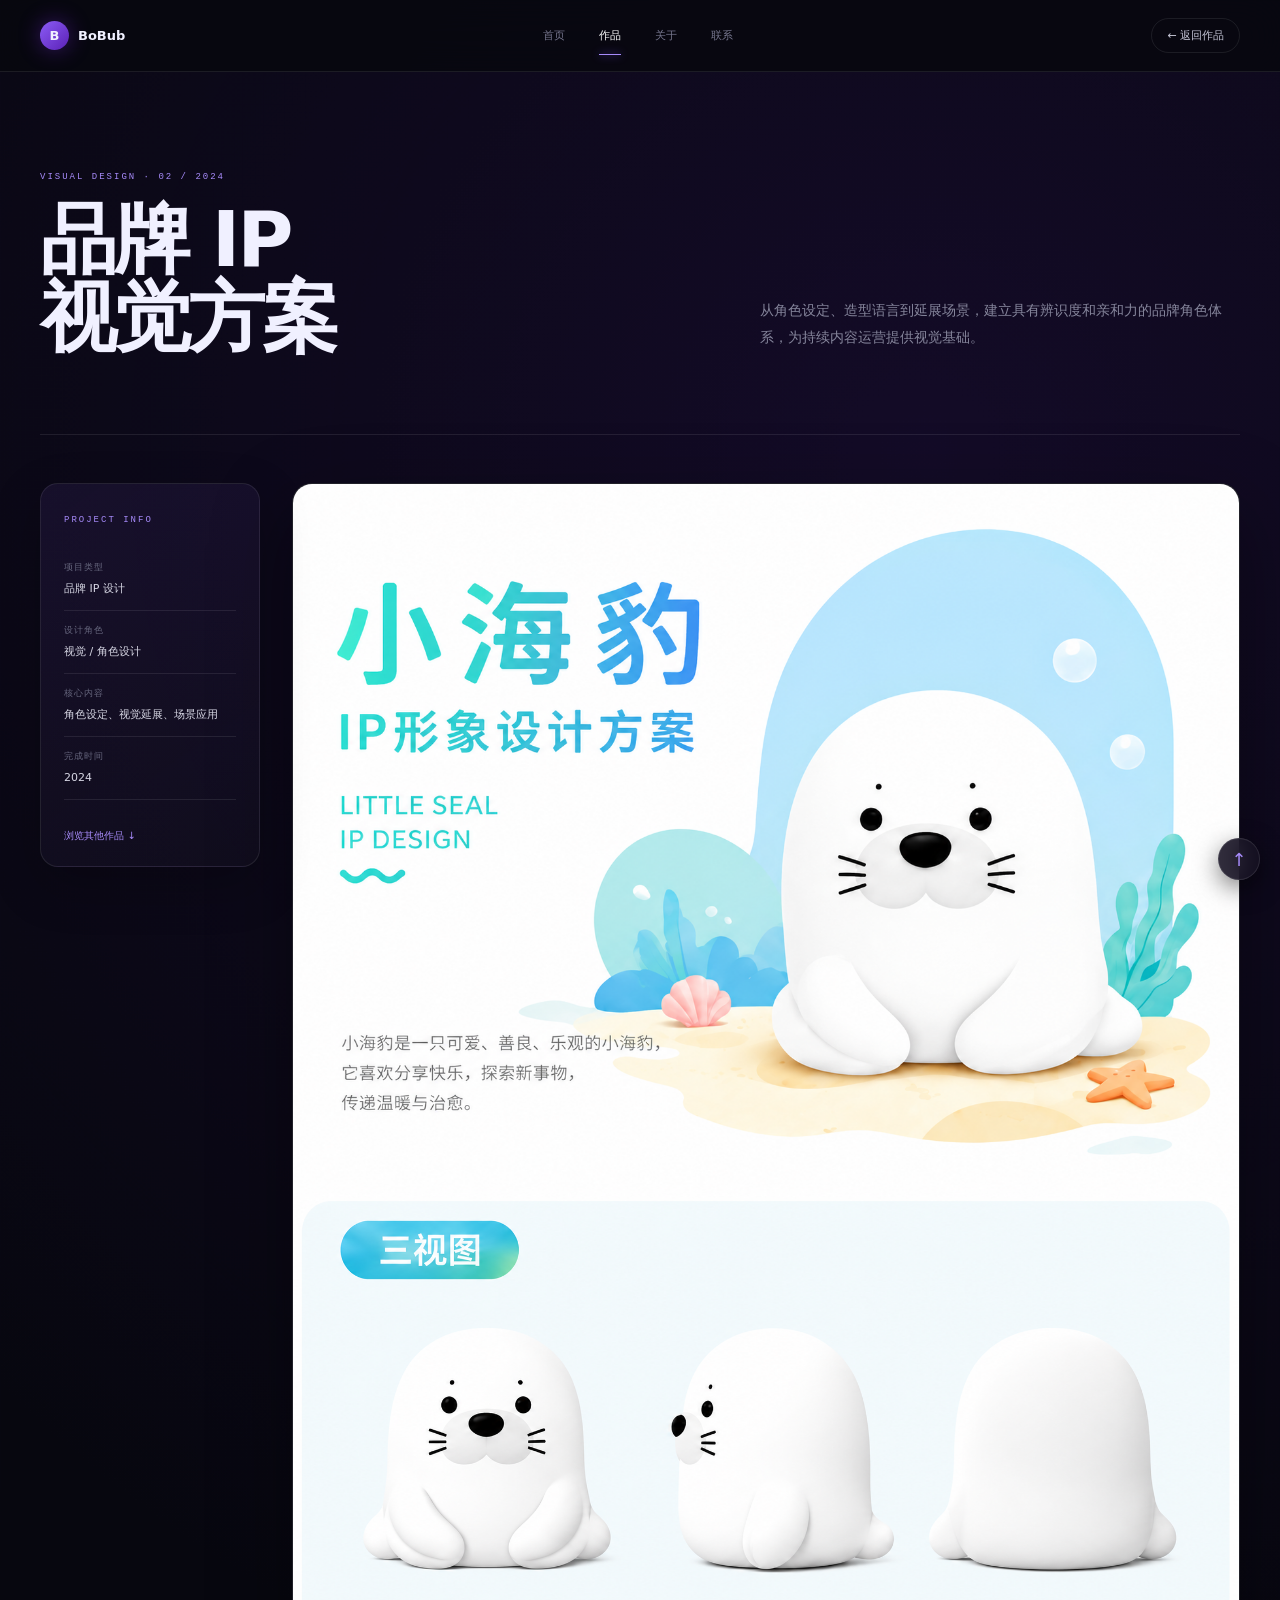
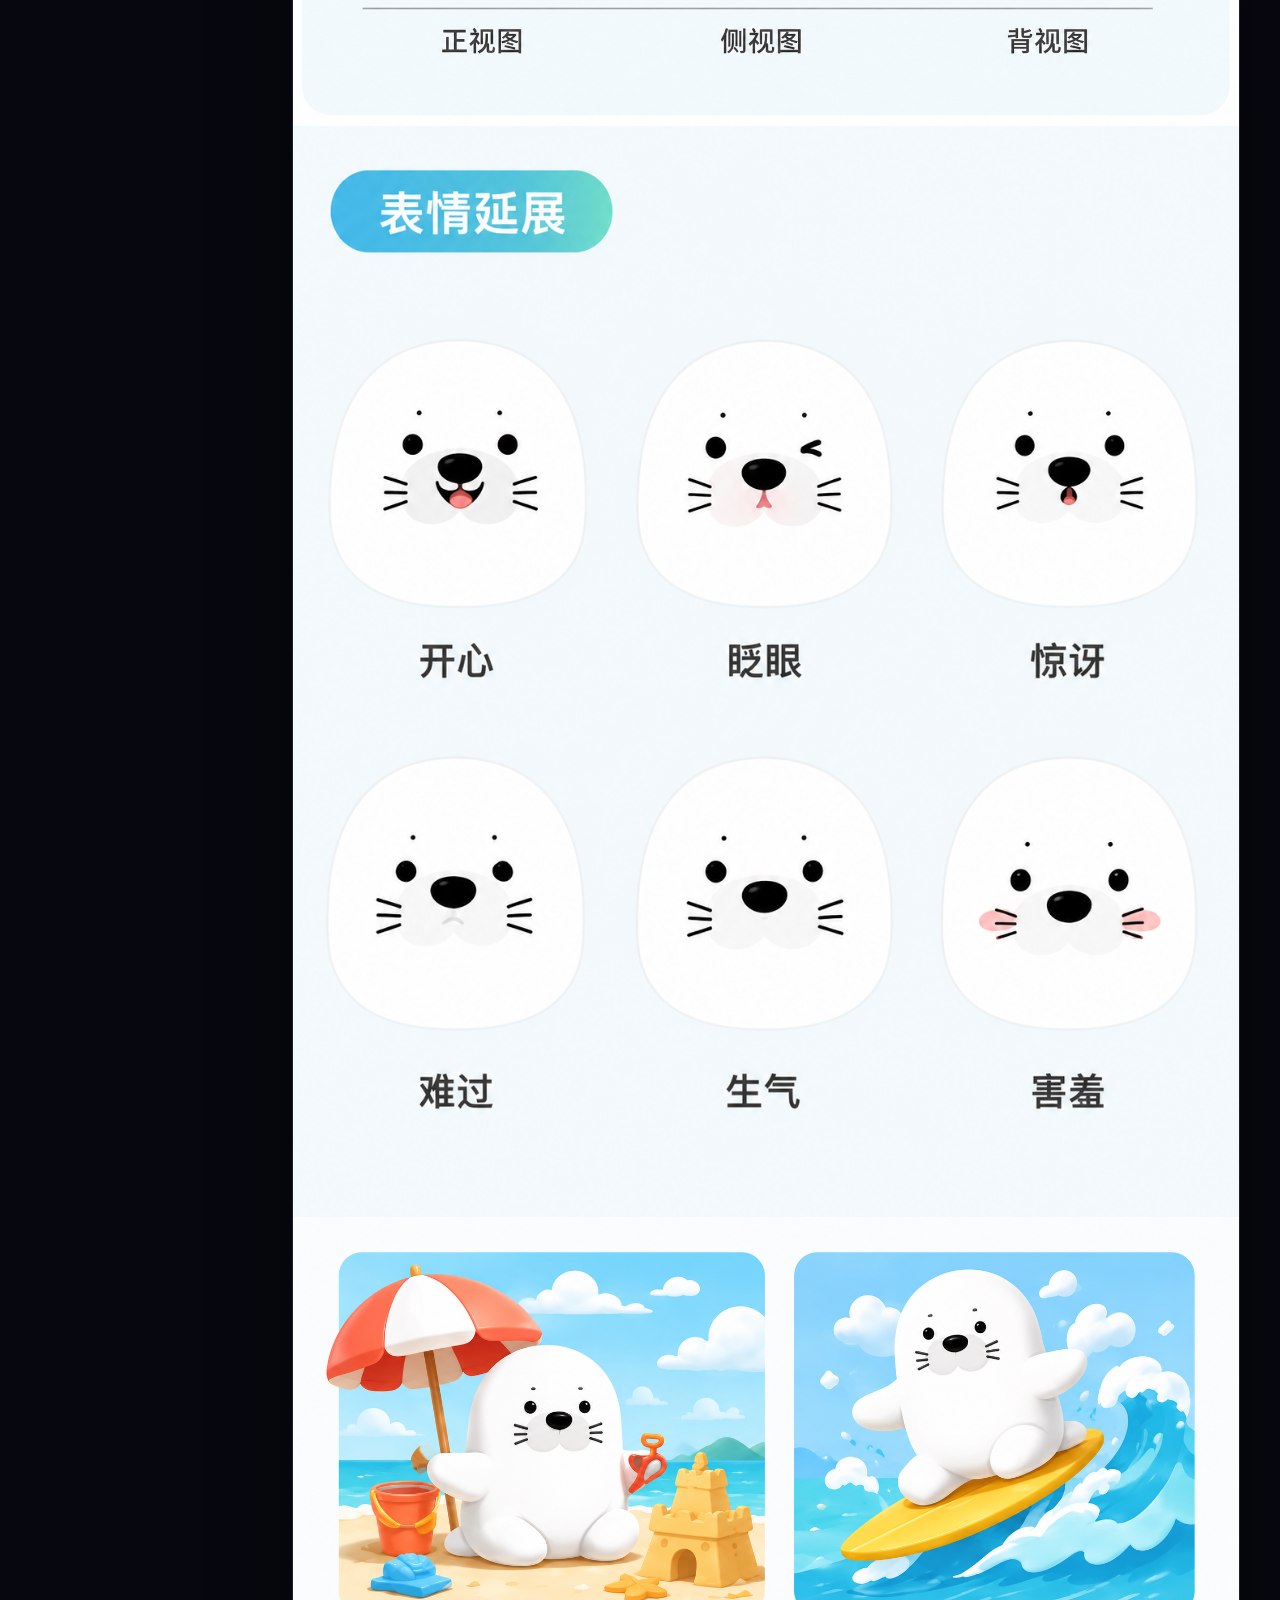
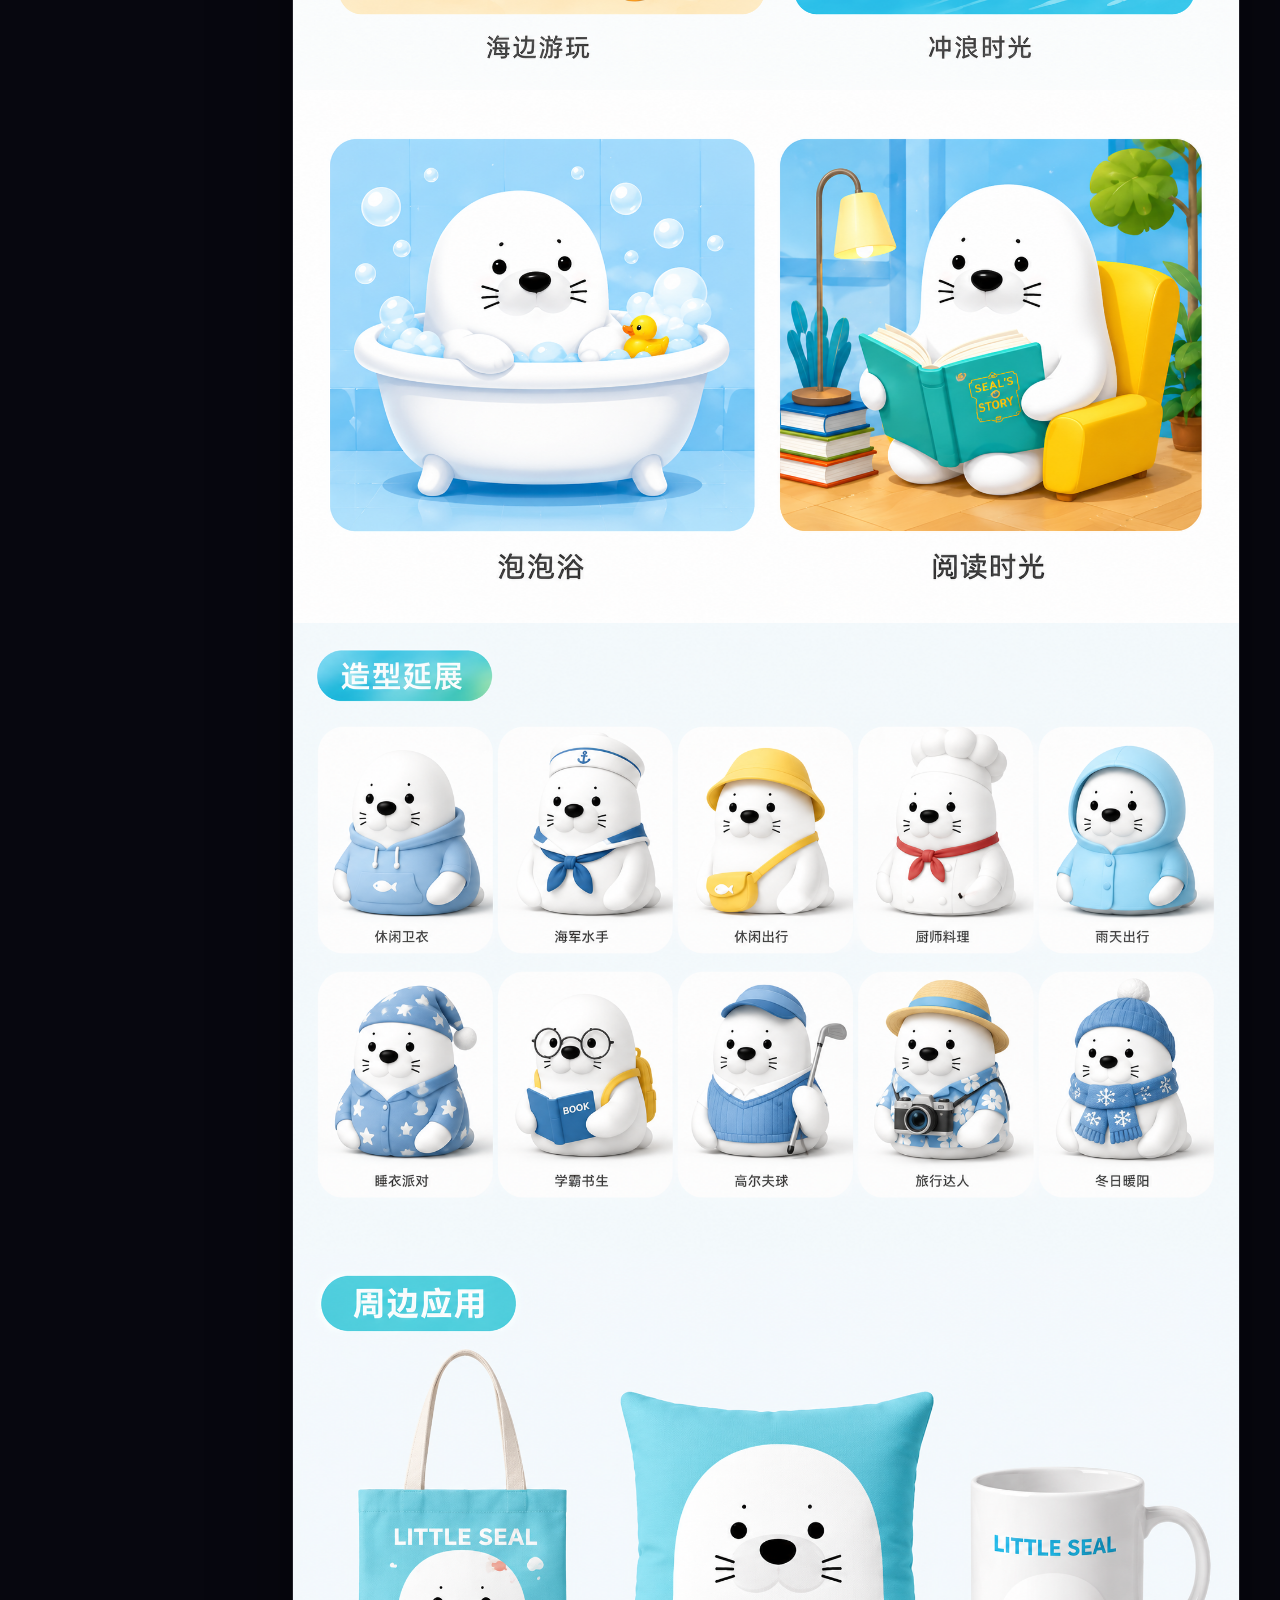
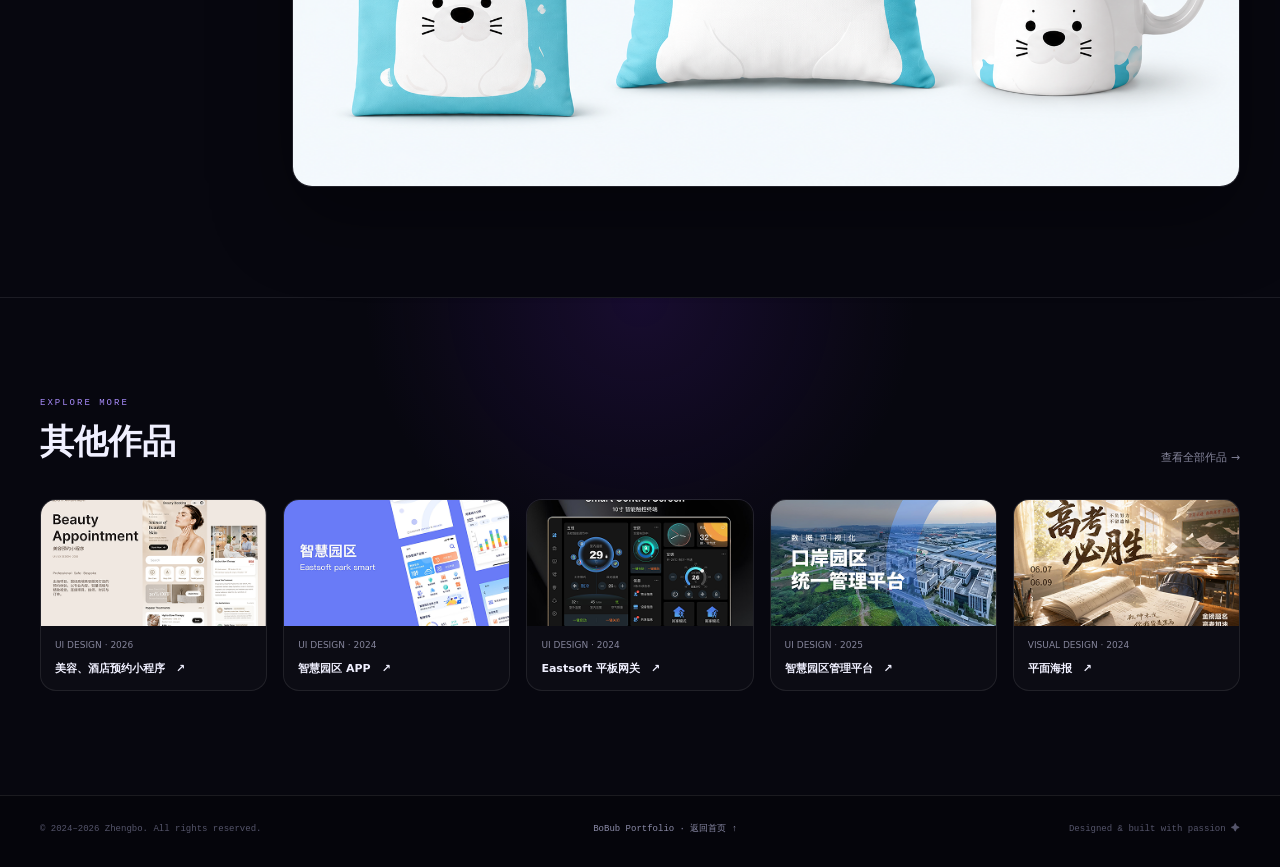
==== ip-design.html @ 472eab9e "Publish BoBub portfolio website" ====
<!doctype html><html lang="zh-CN"><head><meta charset="UTF-8"><meta name="viewport" content="width=device-width,initial-scale=1"><title>IP 方案 — BoBub</title><link rel="stylesheet" href="detail.css?v=layout-2"></head><body id="top"><header class="detail-header"><div class="detail-header-inner"><a class="detail-brand" href="index.html#home"><b>B</b><span>BoBub</span></a><nav class="detail-site-nav"><a href="index.html#home">首页</a><a class="active" href="index.html#projects">作品</a><a href="index.html#about">关于</a><a href="index.html#contact">联系</a></nav><a class="detail-back" href="index.html#projects">← 返回作品</a></div></header><section class="project-hero"><div><small>VISUAL DESIGN · 02 / 2024</small><h1>品牌 IP<br>视觉方案</h1></div><p>从角色设定、造型语言到延展场景，建立具有辨识度和亲和力的品牌角色体系，为持续内容运营提供视觉基础。</p></section><div class="detail-layout"><aside class="project-sidebar"><small>PROJECT INFO</small><dl><div><dt>项目类型</dt><dd>品牌 IP 设计</dd></div><div><dt>设计角色</dt><dd>视觉 / 角色设计</dd></div><div><dt>核心内容</dt><dd>角色设定、视觉延展、场景应用</dd></div><div><dt>完成时间</dt><dd>2024</dd></div></dl><a href="#related">浏览其他作品 ↓</a></aside><main class="detail-content detail-images"><img src="assets/IP设计/IP设计1.png" alt="IP 方案设计 1"><img src="assets/IP设计/IP设计2.png" alt="IP 方案设计 2"><img src="assets/IP设计/IP设计3.png" alt="IP 方案设计 3"><img src="assets/IP设计/IP设计4.png" alt="IP 方案设计 4"><img src="assets/IP设计/IP设计5.png" alt="IP 方案设计 5"><img src="assets/IP设计/IP设计6.png" alt="IP 方案设计 6"><img src="assets/IP设计/IP设计7.png" alt="IP 方案设计 7"></main></div><div id="related-anchor"></div><a class="back-top" href="#top" aria-label="返回顶部">↑</a><script src="detail-related.js?v=layout-2"></script></body></html>
---- detail.css ----
:root{--bg:#07070f;--panel:#0d0d18;--text:#f0f0ff;--muted:#85859b;--purple:#a78bfa;--line:rgba(255,255,255,.085)}
*{box-sizing:border-box}
html{scroll-behavior:smooth;background:var(--bg)}
body{margin:0;background:radial-gradient(circle at 72% 8%,rgba(76,29,149,.18),transparent 25%),var(--bg);color:var(--text);font-family:Inter,"Plus Jakarta Sans","PingFang SC",system-ui,sans-serif}
a{color:inherit;text-decoration:none}
.detail-header{height:72px;position:sticky;top:0;z-index:30;border-bottom:1px solid var(--line);background:rgba(7,7,15,.86);backdrop-filter:blur(20px)}
.detail-header-inner{width:min(1200px,calc(100% - 48px));height:100%;margin:auto;display:flex;align-items:center}
.detail-brand{display:flex;align-items:center;gap:9px;font-size:13px;font-weight:750}
.detail-brand b{width:29px;height:29px;display:grid;place-items:center;border-radius:50%;background:linear-gradient(135deg,#8b5cf6,#5b21b6);box-shadow:0 0 22px rgba(109,40,217,.45)}
.detail-site-nav{display:flex;gap:34px;margin:auto;color:#77778f;font-size:11px}
.detail-site-nav a{position:relative;transition:.25s}
.detail-site-nav a:hover,.detail-site-nav a.active{color:#fff}
.detail-site-nav a.active:after{content:"";position:absolute;left:0;right:0;bottom:-12px;height:1px;background:var(--purple);box-shadow:0 0 8px #8b5cf6}
.detail-back{padding:9px 15px;border:1px solid var(--line);border-radius:22px;color:#c7c7d8;font-size:11px;transition:.25s}
.detail-back:hover{color:var(--purple);border-color:rgba(167,139,250,.5);transform:translateX(-3px)}
.project-hero{width:min(1200px,calc(100% - 48px));margin:auto;padding:92px 0 76px;display:grid;grid-template-columns:minmax(0,1.15fr) minmax(280px,.85fr);gap:70px;align-items:end;border-bottom:1px solid var(--line)}
.project-hero small,.project-sidebar>small,.related small{color:var(--purple);font:9px ui-monospace,monospace;letter-spacing:2px}
.project-hero h1{font-size:clamp(46px,6vw,78px);line-height:1.02;letter-spacing:-3px;margin:18px 0 0}
.project-hero p{max-width:500px;margin:0 0 7px;color:var(--muted);font-size:14px;line-height:1.9}
.detail-layout{width:min(1200px,calc(100% - 48px));margin:48px auto 110px;display:grid;grid-template-columns:220px minmax(0,1fr);gap:32px;align-items:start}
.project-sidebar{position:sticky;top:104px;padding:23px;border:1px solid var(--line);border-radius:18px;background:linear-gradient(145deg,rgba(139,92,246,.09),rgba(255,255,255,.018));box-shadow:0 18px 50px rgba(0,0,0,.22)}
.project-sidebar dl{margin:22px 0 24px}
.project-sidebar dl div{padding:13px 0;border-bottom:1px solid var(--line)}
.project-sidebar dt{color:#66667d;font-size:9px;letter-spacing:1px;margin-bottom:6px}
.project-sidebar dd{margin:0;color:#d7d7e4;font-size:11px;line-height:1.55}
.project-sidebar>a{display:inline-block;color:var(--purple);font-size:10px;transition:.25s}
.project-sidebar>a:hover{transform:translateY(3px)}
.detail-content{min-width:0;overflow:hidden;border:1px solid var(--line);border-radius:20px;background:#0c0c15;box-shadow:0 28px 80px rgba(0,0,0,.38)}
.detail-images{line-height:0}
.detail-images img{display:block;width:100%;height:auto;margin:0;padding:0}
.related{padding:92px 24px 104px;border-top:1px solid var(--line);background:radial-gradient(circle at 50% 0,rgba(76,29,149,.24),transparent 34%),var(--bg)}
.related-inner{width:min(1200px,100%);margin:auto}
.related-head{display:flex;align-items:end;justify-content:space-between;margin-bottom:34px}
.related h2{font-size:34px;margin:10px 0 0}
.related-head>a{color:var(--muted);font-size:11px;transition:.25s}
.related-head>a:hover{color:var(--purple);transform:translateX(3px)}
.related-grid{display:grid;grid-template-columns:repeat(5,minmax(0,1fr));gap:16px}
.related-card{display:block;border:1px solid var(--line);border-radius:16px;overflow:hidden;background:rgba(255,255,255,.025);transition:transform .35s cubic-bezier(.2,.8,.2,1),border-color .3s ease,box-shadow .35s ease}
.related-card:hover{transform:translateY(-7px);border-color:rgba(167,139,250,.48);box-shadow:0 20px 42px rgba(0,0,0,.42)}
.related-card img{display:block;width:100%;height:126px;object-fit:cover;transition:transform .6s ease}
.related-card:hover img{transform:scale(1.06)}
.related-card div{padding:14px}
.related-card span{display:block;color:var(--muted);font-size:9px;margin-bottom:7px}
.related-card strong{font-size:11px;line-height:1.4}
.detail-footer{border-top:1px solid var(--line);padding:26px 24px 32px;background:#05050b}
.detail-footer-inner{width:min(1200px,100%);margin:auto;display:flex;align-items:center;justify-content:space-between;color:#55556b;font:9px ui-monospace,monospace}
.detail-footer a{color:#8b8ba8;transition:.25s}.detail-footer a:hover{color:var(--purple)}
.back-top{position:fixed;right:20px;bottom:20px;width:42px;height:42px;z-index:20;display:grid;place-items:center;border:1px solid rgba(255,255,255,.1);border-radius:50%;background:rgba(21,16,34,.88);backdrop-filter:blur(12px);color:var(--purple);font-size:18px;box-shadow:0 8px 24px rgba(0,0,0,.5);transition:.25s}
.back-top:hover{transform:translateY(-4px);border-color:rgba(167,139,250,.5)}
.detail-reveal{opacity:0;transform:translateY(25px);filter:blur(6px);transition:opacity .7s ease,transform .7s cubic-bezier(.2,.8,.2,1),filter .7s ease;transition-delay:var(--delay,0ms)}
.detail-reveal.visible{opacity:1;transform:none;filter:none}
@media(max-width:980px){.detail-site-nav{gap:20px}.project-hero{grid-template-columns:1fr;gap:28px}.project-hero p{max-width:700px}.detail-layout{grid-template-columns:1fr}.project-sidebar{position:static;display:grid;grid-template-columns:auto 1fr auto;gap:24px;align-items:center}.project-sidebar dl{margin:0;display:grid;grid-template-columns:repeat(4,1fr);gap:14px}.project-sidebar dl div{padding:0;border:0}.related-grid{grid-template-columns:repeat(3,minmax(0,1fr))}}
@media(max-width:680px){.detail-header{height:62px}.detail-header-inner{width:calc(100% - 28px)}.detail-brand span,.detail-site-nav{display:none}.detail-back{margin-left:auto}.project-hero{width:calc(100% - 32px);padding:62px 0 48px}.project-hero h1{font-size:43px;letter-spacing:-2px}.project-hero p{font-size:13px}.detail-layout{width:calc(100% - 24px);margin:24px auto 70px;gap:18px}.project-sidebar{padding:19px;display:block}.project-sidebar dl{margin:18px 0;grid-template-columns:repeat(2,1fr);gap:16px}.detail-content{border-radius:12px}.related{padding:66px 16px 76px}.related h2{font-size:28px}.related-head>a{display:none}.related-grid{grid-template-columns:1fr}.related-card img{height:210px}.detail-footer-inner{flex-direction:column;gap:12px;text-align:center}.back-top{right:12px;bottom:12px}}
@media(prefers-reduced-motion:reduce){html{scroll-behavior:auto}.detail-reveal{opacity:1;transform:none;filter:none;transition:none}.related-card,.related-card img,.detail-back,.back-top{transition:none}}
.detail-content.detail-reveal{opacity:1;transform:none;filter:none;transition:none}
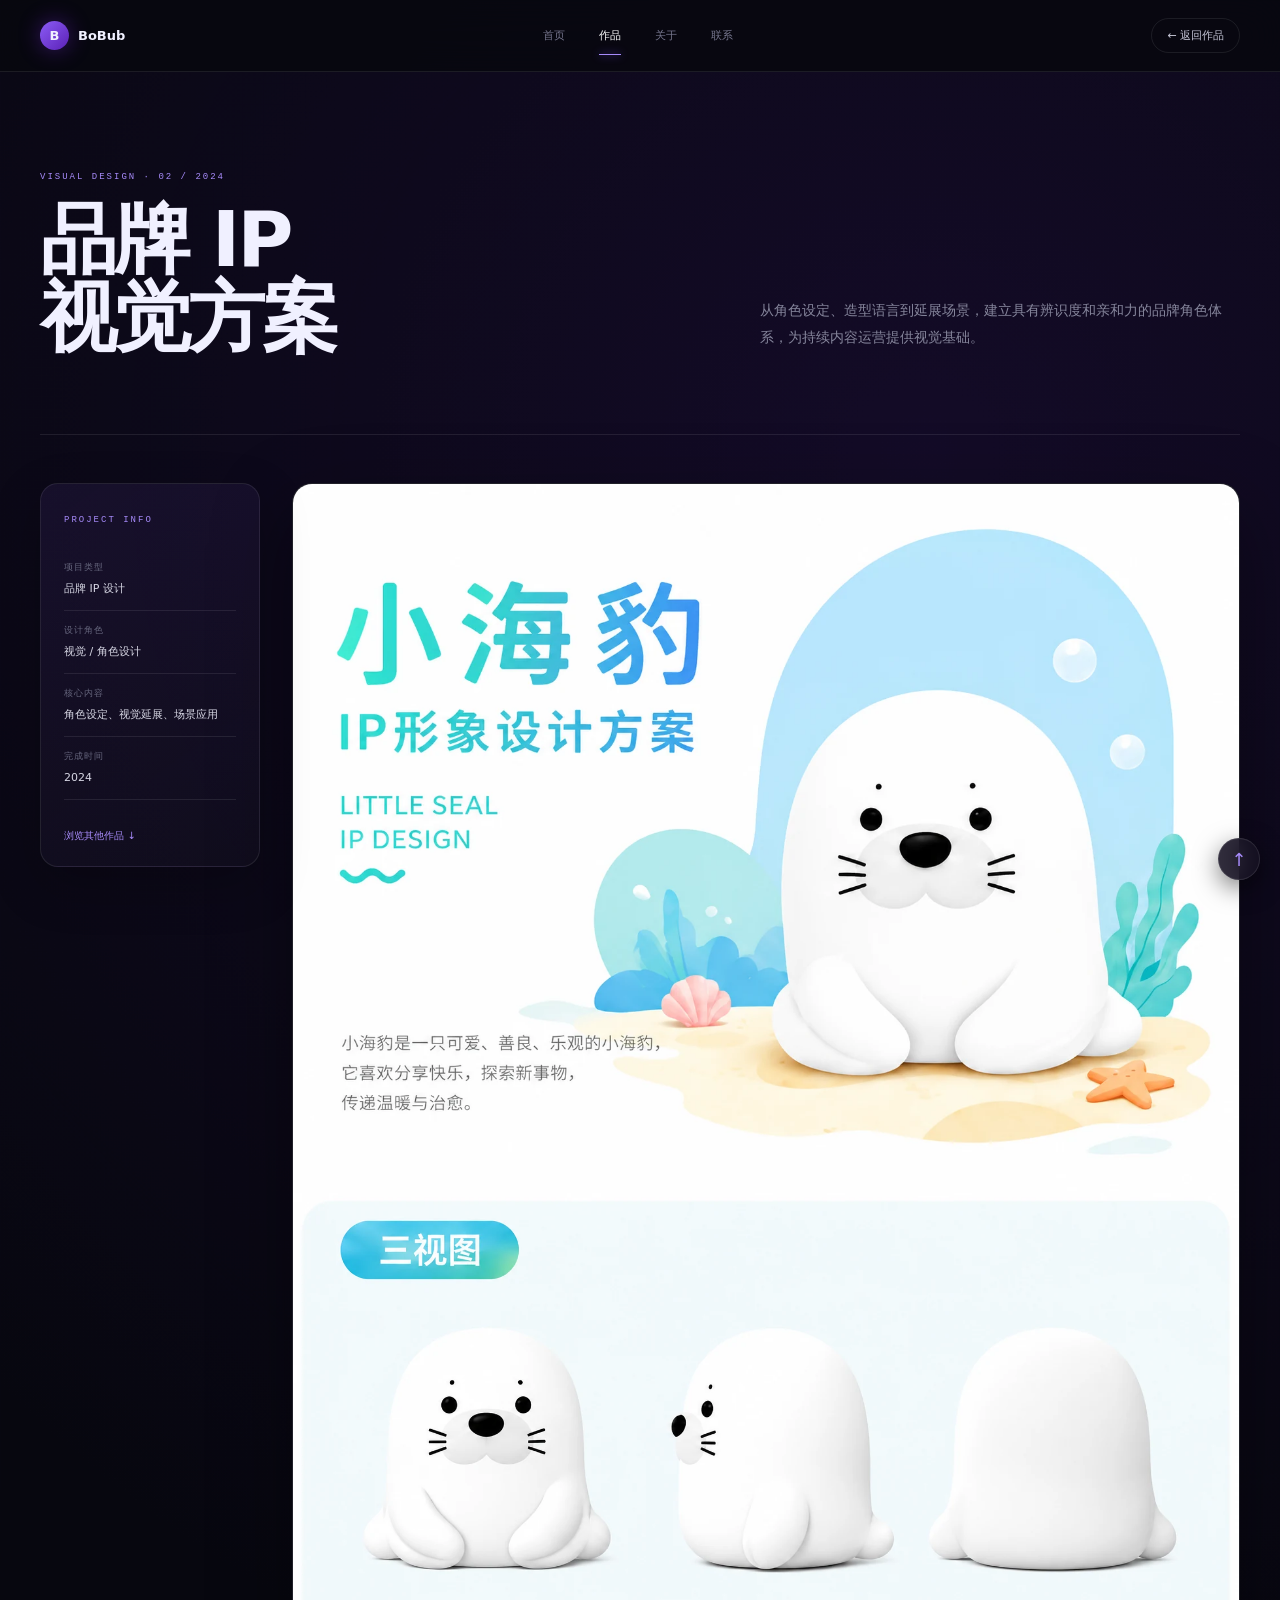
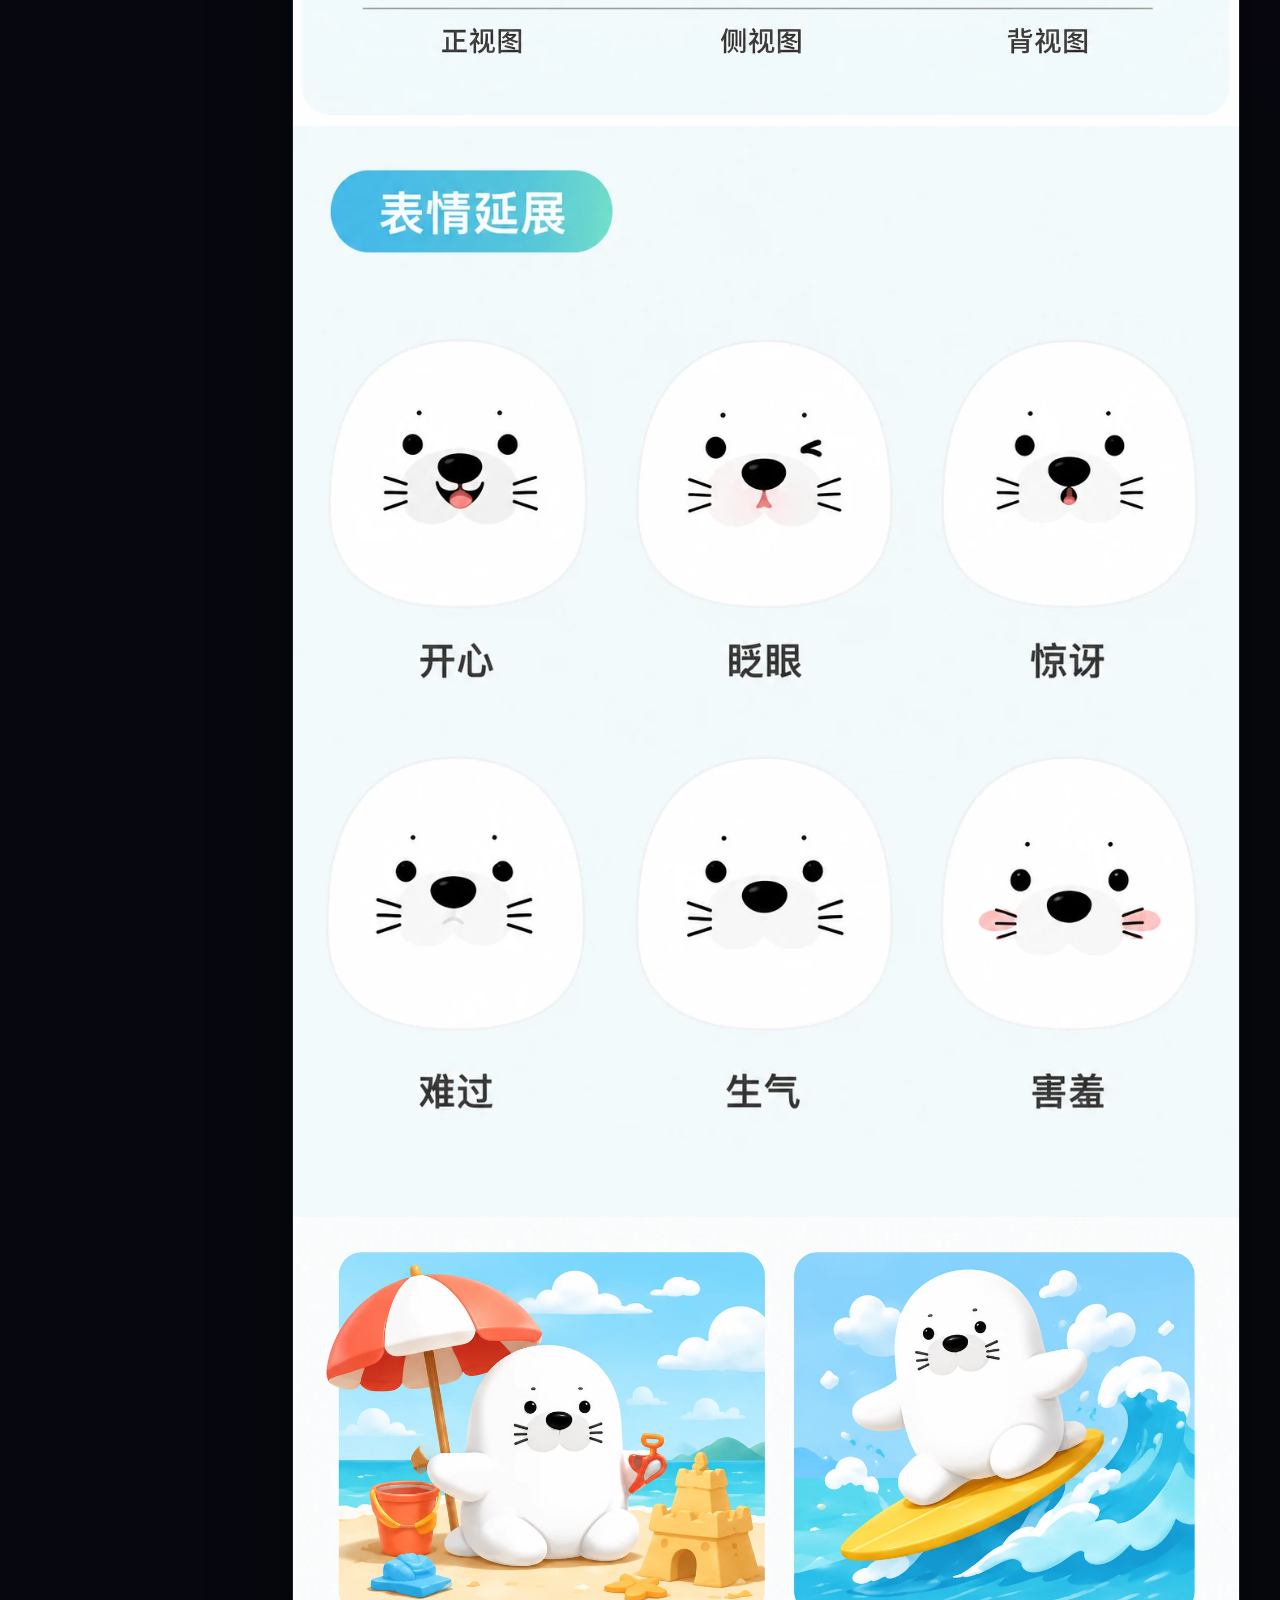
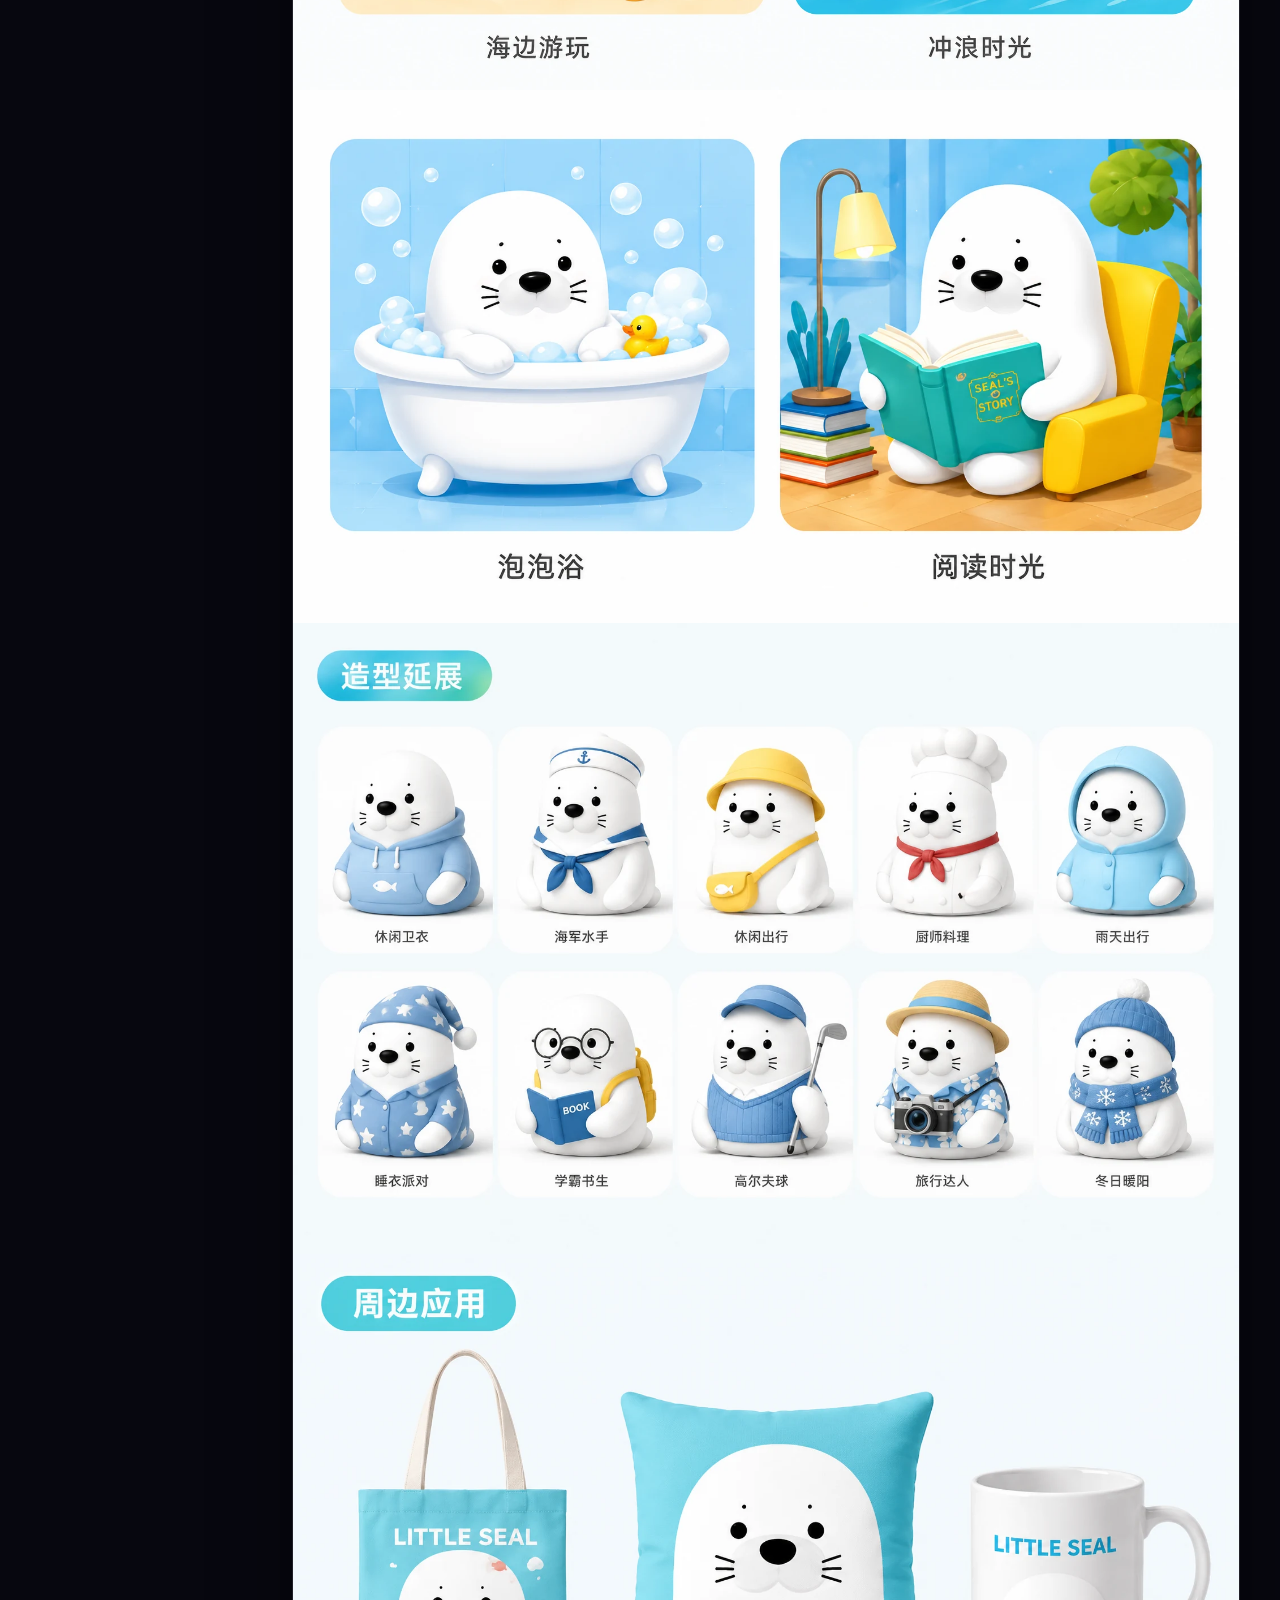
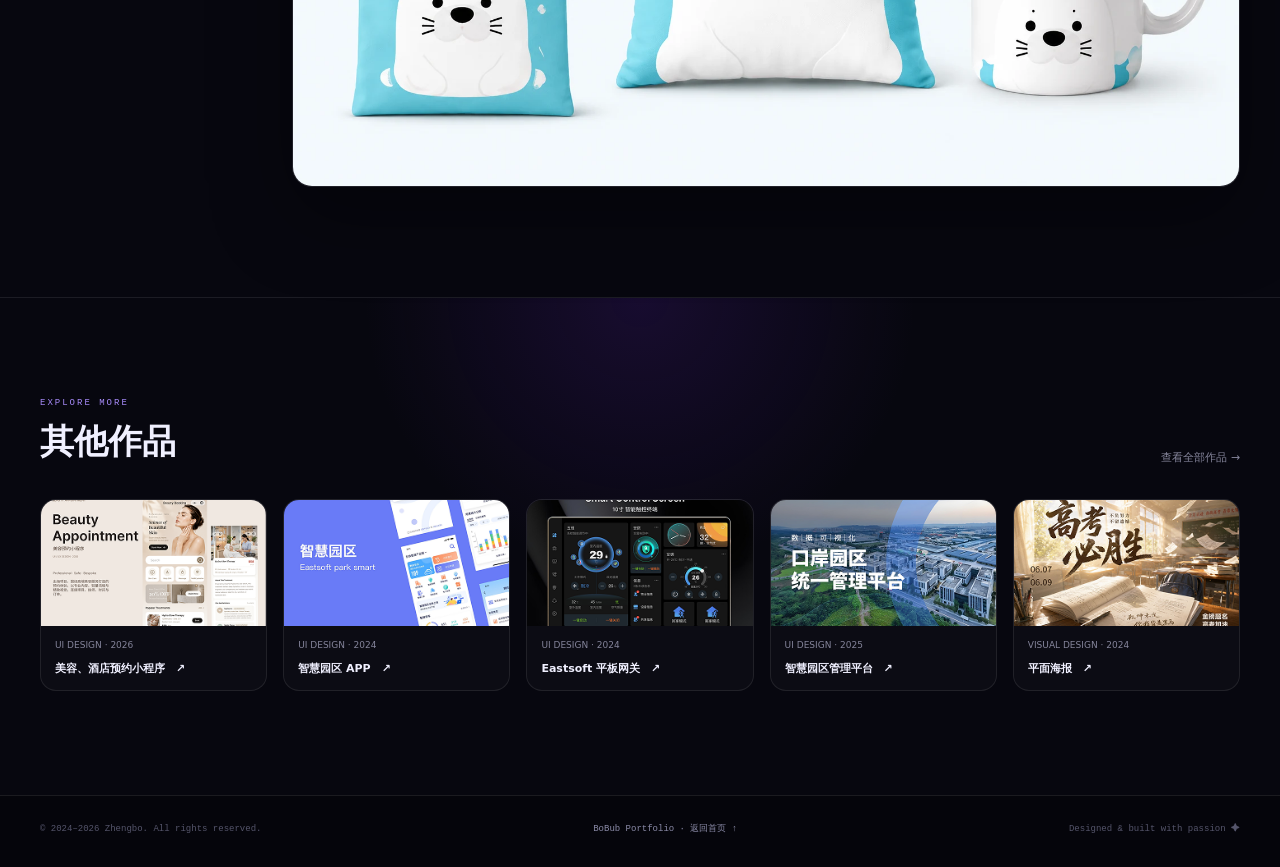
==== commit 11d73148: "Optimize portfolio images for production" ====
--- a/ip-design.html
+++ b/ip-design.html
@@ -1 +1 @@
-<!doctype html><html lang="zh-CN"><head><meta charset="UTF-8"><meta name="viewport" content="width=device-width,initial-scale=1"><title>IP 方案 — BoBub</title><link rel="stylesheet" href="detail.css?v=layout-2"></head><body id="top"><header class="detail-header"><div class="detail-header-inner"><a class="detail-brand" href="index.html#home"><b>B</b><span>BoBub</span></a><nav class="detail-site-nav"><a href="index.html#home">首页</a><a class="active" href="index.html#projects">作品</a><a href="index.html#about">关于</a><a href="index.html#contact">联系</a></nav><a class="detail-back" href="index.html#projects">← 返回作品</a></div></header><section class="project-hero"><div><small>VISUAL DESIGN · 02 / 2024</small><h1>品牌 IP<br>视觉方案</h1></div><p>从角色设定、造型语言到延展场景，建立具有辨识度和亲和力的品牌角色体系，为持续内容运营提供视觉基础。</p></section><div class="detail-layout"><aside class="project-sidebar"><small>PROJECT INFO</small><dl><div><dt>项目类型</dt><dd>品牌 IP 设计</dd></div><div><dt>设计角色</dt><dd>视觉 / 角色设计</dd></div><div><dt>核心内容</dt><dd>角色设定、视觉延展、场景应用</dd></div><div><dt>完成时间</dt><dd>2024</dd></div></dl><a href="#related">浏览其他作品 ↓</a></aside><main class="detail-content detail-images"><img src="assets/IP设计/IP设计1.png" alt="IP 方案设计 1"><img src="assets/IP设计/IP设计2.png" alt="IP 方案设计 2"><img src="assets/IP设计/IP设计3.png" alt="IP 方案设计 3"><img src="assets/IP设计/IP设计4.png" alt="IP 方案设计 4"><img src="assets/IP设计/IP设计5.png" alt="IP 方案设计 5"><img src="assets/IP设计/IP设计6.png" alt="IP 方案设计 6"><img src="assets/IP设计/IP设计7.png" alt="IP 方案设计 7"></main></div><div id="related-anchor"></div><a class="back-top" href="#top" aria-label="返回顶部">↑</a><script src="detail-related.js?v=layout-2"></script></body></html>
+<!doctype html><html lang="zh-CN"><head><meta charset="UTF-8"><meta name="viewport" content="width=device-width,initial-scale=1"><title>IP 方案 — BoBub</title><link rel="stylesheet" href="detail.css?v=layout-2"></head><body id="top"><header class="detail-header"><div class="detail-header-inner"><a class="detail-brand" href="index.html#home"><b>B</b><span>BoBub</span></a><nav class="detail-site-nav"><a href="index.html#home">首页</a><a class="active" href="index.html#projects">作品</a><a href="index.html#about">关于</a><a href="index.html#contact">联系</a></nav><a class="detail-back" href="index.html#projects">← 返回作品</a></div></header><section class="project-hero"><div><small>VISUAL DESIGN · 02 / 2024</small><h1>品牌 IP<br>视觉方案</h1></div><p>从角色设定、造型语言到延展场景，建立具有辨识度和亲和力的品牌角色体系，为持续内容运营提供视觉基础。</p></section><div class="detail-layout"><aside class="project-sidebar"><small>PROJECT INFO</small><dl><div><dt>项目类型</dt><dd>品牌 IP 设计</dd></div><div><dt>设计角色</dt><dd>视觉 / 角色设计</dd></div><div><dt>核心内容</dt><dd>角色设定、视觉延展、场景应用</dd></div><div><dt>完成时间</dt><dd>2024</dd></div></dl><a href="#related">浏览其他作品 ↓</a></aside><main class="detail-content detail-images"><img src="assets/IP设计/IP设计1.webp" alt="IP 方案设计 1"><img src="assets/IP设计/IP设计2.webp" alt="IP 方案设计 2"><img src="assets/IP设计/IP设计3.webp" alt="IP 方案设计 3"><img src="assets/IP设计/IP设计4.webp" alt="IP 方案设计 4"><img src="assets/IP设计/IP设计5.webp" alt="IP 方案设计 5"><img src="assets/IP设计/IP设计6.webp" alt="IP 方案设计 6"><img src="assets/IP设计/IP设计7.webp" alt="IP 方案设计 7"></main></div><div id="related-anchor"></div><a class="back-top" href="#top" aria-label="返回顶部">↑</a><script src="detail-related.js?v=layout-2"></script></body></html>
